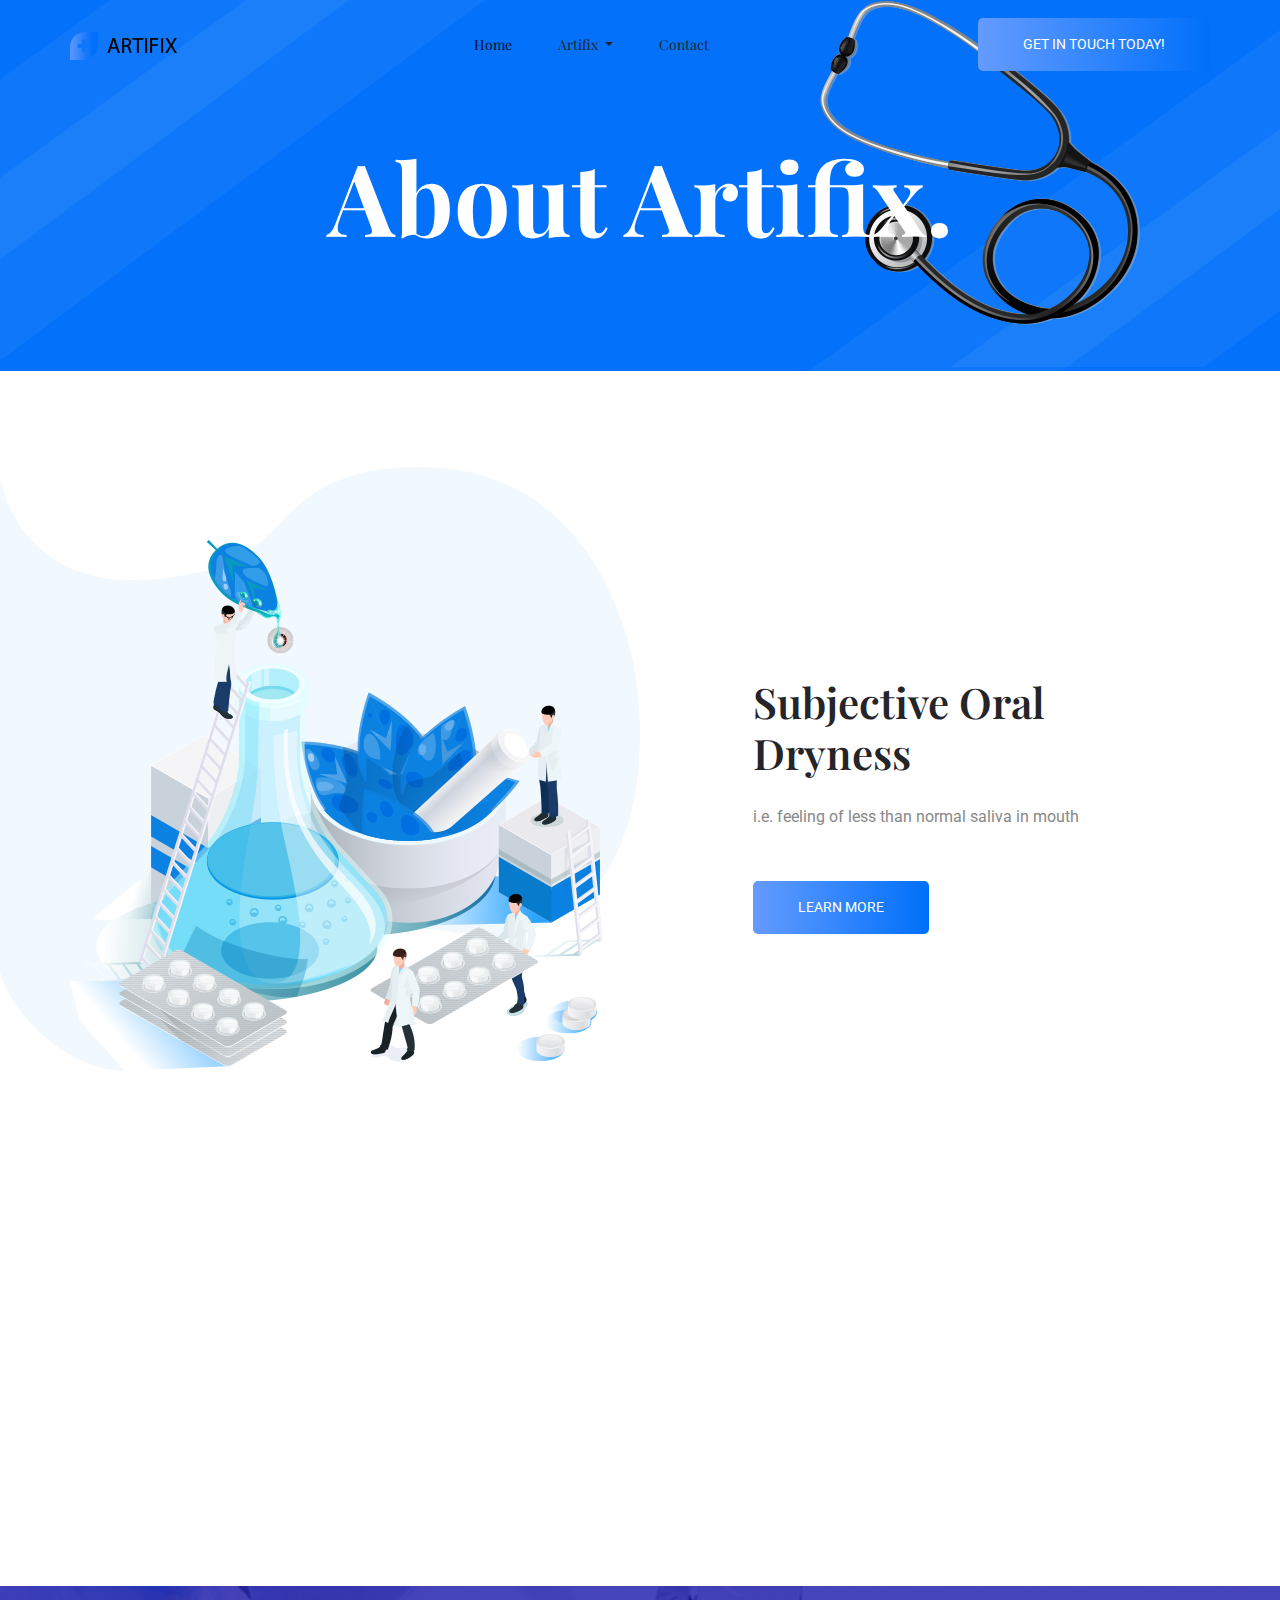
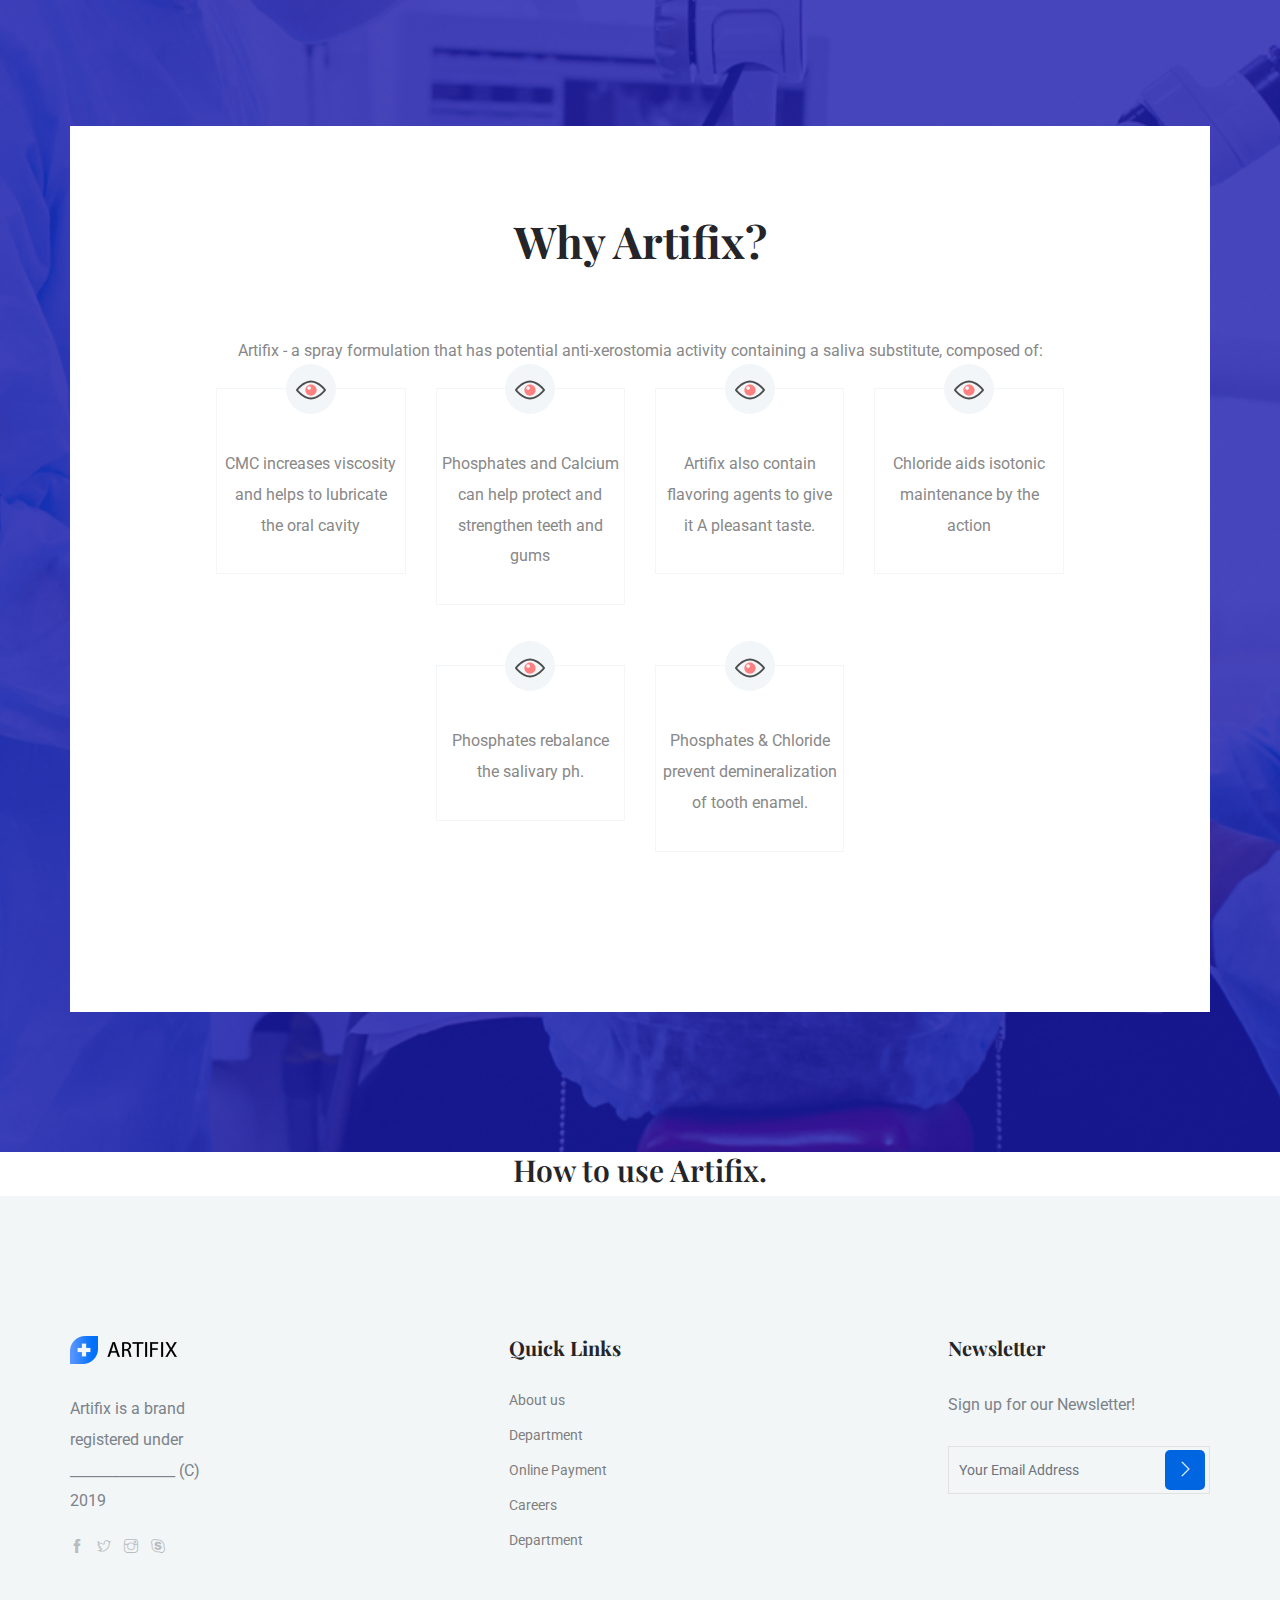
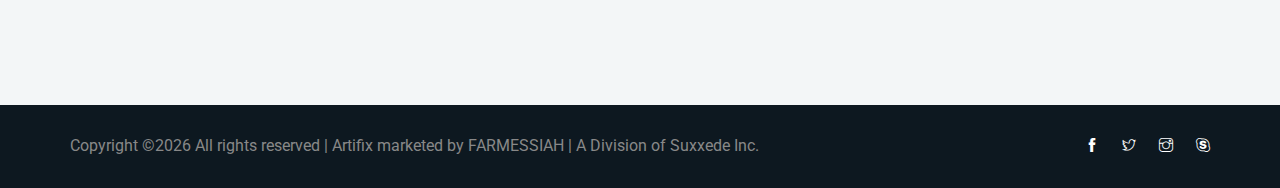
==== about.html @ 4845fc3e "added files" ====
<!doctype html>
<html lang="en">

<head>
    <!-- Required meta tags -->
    <meta charset="utf-8">
    <meta name="viewport" content="width=device-width, initial-scale=1, shrink-to-fit=no">
    <title>medical</title>
    <link rel="icon" href="img/favicon.png">
    <!-- Bootstrap CSS -->
    <link rel="stylesheet" href="css/bootstrap.min.css">
    <!-- animate CSS -->
    <link rel="stylesheet" href="css/animate.css">
    <!-- owl carousel CSS -->
    <link rel="stylesheet" href="css/owl.carousel.min.css">
    <!-- themify CSS -->
    <link rel="stylesheet" href="css/themify-icons.css">
    <!-- flaticon CSS -->
    <link rel="stylesheet" href="css/flaticon.css">
    <!-- magnific popup CSS -->
    <link rel="stylesheet" href="css/magnific-popup.css">
    <!-- nice select CSS -->
    <link rel="stylesheet" href="css/nice-select.css">
    <!-- swiper CSS -->
    <link rel="stylesheet" href="css/slick.css">
    <!-- style CSS -->
    <link rel="stylesheet" href="css/style.css">
</head>

<body>
    <!--::header part start::-->
    <header class="main_menu home_menu">
            <div class="container">
                <div class="row align-items-center">
                    <div class="col-lg-12">
                        <nav class="navbar navbar-expand-lg navbar-light">
                            <a class="navbar-brand" href="index.html"> <img src="img/logo.png" alt="logo"> </a>
                            <button class="navbar-toggler" type="button" data-toggle="collapse"
                                data-target="#navbarSupportedContent" aria-controls="navbarSupportedContent"
                                aria-expanded="false" aria-label="Toggle navigation">
                                <span class="navbar-toggler-icon"></span>
                            </button>
    
                            <div class="collapse navbar-collapse main-menu-item justify-content-center"
                                id="navbarSupportedContent">
                                <ul class="navbar-nav align-items-center">
                                    <li class="nav-item active">
                                        <a class="nav-link" href="index.html">Home</a>
                                    </li>
                                    <li class="nav-item dropdown">
                                        <a class="nav-link dropdown-toggle" href="blog.html" id="navbarDropdown"
                                            role="button" data-toggle="dropdown" aria-haspopup="true" aria-expanded="false">
                                            Artifix
                                        </a>
                                        <div class="dropdown-menu" aria-labelledby="navbarDropdown">
                                            <a class="dropdown-item" href="services.html">What can Artifix do for you?</a>
                                            <a class="dropdown-item" href="#">Living with Xerostomia</a>
                                        </div>
                                    </li>
                                    <li class="nav-item">
                                        <a class="nav-link" href="contact.html">Contact</a>
                                    </li>
                                </ul>
                            </div>
                            <a class="btn_2 d-none d-lg-block" href="#">Get in Touch Today!</a>
                        </nav>
                    </div>
                </div>
            </div>
        </header>
    <!-- Header part end-->

    <!-- breadcrumb start-->
    <section class="breadcrumb_part breadcrumb_bg">
        <div class="container">
            <div class="row">
                <div class="col-lg-12">
                    <div class="breadcrumb_iner">
                        <div class="breadcrumb_iner_item">
                            <h2>About Artifix.</h2>
                        </div>
                    </div>
                </div>
            </div>
        </div>
    </section>
    <!-- breadcrumb start-->

    <!-- about us part start-->
    <section class="about_us single_about_padding">
        <div class="container">
            <div class="row justify-content-between align-items-center">
                <div class="col-md-6 col-lg-6">
                    <div class="about_us_img">
                        <img src="img/top_service.png" alt="">
                    </div>
                </div>
                <div class="col-md-6 col-lg-5">
                    <div class="about_us_text">
                        <h2>Subjective Oral Dryness</h2>
                        <p>i.e. feeling of less than normal saliva in mouth</p>
                        <a class="btn_2 " href="#">learn more</a>
                    </div>
                </div>
            </div>
        </div>
    </section>
    <!-- about us part end-->

    <!-- clinical signs part start-->
    <section class="our_depertment section_padding">
        <div class="container">
            <div class="row justify-content-center text-center">
                <div class="col-xl-12">
                    <div class="depertment_content">
                        <div class="row justify-content-center">
                            <div class="col-sm-9">
                                <h2>Why Artifix?</h2>
                                <p>Artifix - a spray formulation that has potential anti-xerostomia activity 
                                    containing a saliva substitute, composed of:</p>
                                <br/>
                                <div class="row justify-content-center">
                                    <div class="col-sm-3">
                                        <div class="single_our_depertment">
                                            <span class="our_depertment_icon"><img src="img/icon/feature_2.svg"
                                                    alt=""></span>
                                            <p>CMC increases viscosity and helps to lubricate the oral cavity</p>
                                        </div>
                                    </div>
                                    <div class="col-sm-3">
                                        <div class="single_our_depertment">
                                            <span class="our_depertment_icon"><img src="img/icon/feature_2.svg"
                                                    alt=""></span>
                                            <p>Phosphates and Calcium can help protect and strengthen teeth and gums</p>
                                        </div>
                                    </div>
                                   <div class="col-sm-3">
                                            <div class="single_our_depertment">
                                                <span class="our_depertment_icon"><img src="img/icon/feature_2.svg"
                                                        alt=""></span>
                                                <p>Artifix also contain flavoring agents to give it A pleasant taste.</p>
                                            </div>
                                    </div>
                                    <div class="col-sm-3">
                                            <div class="single_our_depertment">
                                                <span class="our_depertment_icon"><img src="img/icon/feature_2.svg"
                                                        alt=""></span>
                                                <p>Chloride aids isotonic maintenance by the action</p>
                                            </div>
                                    </div>
                                    <div class="col-sm-3">
                                            <div class="single_our_depertment">
                                                <span class="our_depertment_icon"><img src="img/icon/feature_2.svg"
                                                        alt=""></span>
                                                <p>Phosphates rebalance the salivary ph.</p>
                                            </div>
                                    </div>
                                    <div class="col-sm-3">
                                            <div class="single_our_depertment">
                                                <span class="our_depertment_icon"><img src="img/icon/feature_2.svg"
                                                        alt=""></span>
                                                <p>Phosphates & Chloride prevent demineralization of tooth enamel.</p>
                                            </div>
                                    </div>
                                </div>
                            </div>
                        </div>
                    </div>
                </div>
            </div>
        </div>
    </section>
    <!-- our depertment part end-->

    <!--how to use start-->
    <section>
        <div class="container">
            <div class="row justify-content-center text-center">
                <div class="col-xl-12">
                    <div class="depertment_content">
                        <div class="row justify-content-center">
                            <div class="col-sm-9">
                                <h2>How to use Artifix.</h2>
                            </div>
                        </div>
                    </div>
                </div>
            </div>
        </div>
    </section>
    <!--how to use end-->

    <!-- footer part start-->
  <footer class="footer-area">
        <div class="footer section_padding">
            <div class="container">
                <div class="row justify-content-between">
                    <div class="col-xl-2 col-md-4 col-sm-6 single-footer-widget">
                        <a href="#" class="footer_logo"> <img src="img/logo.png" alt="#"> </a>
                        <p>Artifix is a brand registered under _______________ (C) 2019</p>
                        <div class="social_logo">
                            <a href="#"><i class="ti-facebook"></i></a>
                            <a href="#"> <i class="ti-twitter"></i> </a>
                            <a href="#"><i class="ti-instagram"></i></a>
                            <a href="#"><i class="ti-skype"></i></a>
                        </div>
                    </div>
                    <div class="col-xl-2 col-sm-6 col-md-4 single-footer-widget">
                        <h4>Quick Links</h4>
                        <ul>
                            <li><a href="#">About us</a></li>
                            <li><a href="#">Department</a></li>
                            <li><a href="#">Online Payment</a></li>
                            <li><a href="#">Careers</a></li>
                            <li><a href="#">Department</a></li>
                        </ul>
                    </div>

                    <div class="col-xl-3 col-sm-6 col-md-6 single-footer-widget">
                        <h4>Newsletter</h4>
                        <p>Sign up for our Newsletter!</p>
                        <div class="form-wrap" id="mc_embed_signup">
                            <form target="_blank"
                                action="https://spondonit.us12.list-manage.com/subscribe/post?u=1462626880ade1ac87bd9c93a&amp;id=92a4423d01"
                                method="get" class="form-inline">
                                <input class="form-control" name="EMAIL" placeholder="Your Email Address"
                                    onfocus="this.placeholder = ''" onblur="this.placeholder = 'Your Email Address '"
                                    required="" type="email">
                                <button class="click-btn btn btn-default text-uppercase"> <i class="ti-angle-right"></i>
                                </button>
                                <div style="position: absolute; left: -5000px;">
                                    <input name="b_36c4fd991d266f23781ded980_aefe40901a" tabindex="-1" value=""
                                        type="text">
                                </div>

                                <div class="info"></div>
                            </form>
                        </div>
                    </div>
                </div>
            </div>
        </div>

        <div class="copyright_part">
            <div class="container">
                <div class="row align-items-center">
                    <p class="footer-text m-0 col-lg-8 col-md-12">
Copyright &copy;<script>document.write(new Date().getFullYear());</script> All rights reserved | Artifix marketed by FARMESSIAH | A Division of Suxxede Inc.</a>
</p>
                    <div class="col-lg-4 col-md-12 text-center text-lg-right footer-social">
                        <a href="#"><i class="ti-facebook"></i></a>
                        <a href="#"> <i class="ti-twitter"></i> </a>
                        <a href="#"><i class="ti-instagram"></i></a>
                        <a href="#"><i class="ti-skype"></i></a>
                    </div>
                </div>
            </div>
        </div>
    </footer>
    <!-- footer part end-->

    <!-- jquery plugins here-->

    <script src="js/jquery-1.12.1.min.js"></script>
    <!-- popper js -->
    <script src="js/popper.min.js"></script>
    <!-- bootstrap js -->
    <script src="js/bootstrap.min.js"></script>
    <!-- owl carousel js -->
    <script src="js/owl.carousel.min.js"></script>
    <script src="js/jquery.nice-select.min.js"></script>
    <!-- contact js -->
    <script src="js/jquery.ajaxchimp.min.js"></script>
    <script src="js/jquery.form.js"></script>
    <script src="js/jquery.validate.min.js"></script>
    <script src="js/mail-script.js"></script>
    <script src="js/contact.js"></script>
    <!-- custom js -->
    <script src="js/custom.js"></script>
</body>

</html>
---- css/themify-icons.css ----
@font-face {
	font-family: 'themify';
	src:url('../fonts/themify.eot?-fvbane');
	src:url('../fonts/themify.eot?#iefix-fvbane') format('embedded-opentype'),
		url('../fonts/themify.woff?-fvbane') format('woff'),
		url('../fonts/themify.ttf?-fvbane') format('truetype'),
		url('../fonts/themify.svg?-fvbane#themify') format('svg');
	font-weight: normal;
	font-style: normal;
}

[class^="ti-"], [class*=" ti-"] {
	font-family: 'themify';
	speak: none;
	font-style: normal;
	font-weight: normal;
	font-variant: normal;
	text-transform: none;
	line-height: 1;

	/* Better Font Rendering =========== */
	-webkit-font-smoothing: antialiased;
	-moz-osx-font-smoothing: grayscale;
}

.ti-wand:before {
	content: "\e600";
}
.ti-volume:before {
	content: "\e601";
}
.ti-user:before {
	content: "\e602";
}
.ti-unlock:before {
	content: "\e603";
}
.ti-unlink:before {
	content: "\e604";
}
.ti-trash:before {
	content: "\e605";
}
.ti-thought:before {
	content: "\e606";
}
.ti-target:before {
	content: "\e607";
}
.ti-tag:before {
	content: "\e608";
}
.ti-tablet:before {
	content: "\e609";
}
.ti-star:before {
	content: "\e60a";
}
.ti-spray:before {
	content: "\e60b";
}
.ti-signal:before {
	content: "\e60c";
}
.ti-shopping-cart:before {
	content: "\e60d";
}
.ti-shopping-cart-full:before {
	content: "\e60e";
}
.ti-settings:before {
	content: "\e60f";
}
.ti-search:before {
	content: "\e610";
}
.ti-zoom-in:before {
	content: "\e611";
}
.ti-zoom-out:before {
	content: "\e612";
}
.ti-cut:before {
	content: "\e613";
}
.ti-ruler:before {
	content: "\e614";
}
.ti-ruler-pencil:before {
	content: "\e615";
}
.ti-ruler-alt:before {
	content: "\e616";
}
.ti-bookmark:before {
	content: "\e617";
}
.ti-bookmark-alt:before {
	content: "\e618";
}
.ti-reload:before {
	content: "\e619";
}
.ti-plus:before {
	content: "\e61a";
}
.ti-pin:before {
	content: "\e61b";
}
.ti-pencil:before {
	content: "\e61c";
}
.ti-pencil-alt:before {
	content: "\e61d";
}
.ti-paint-roller:before {
	content: "\e61e";
}
.ti-paint-bucket:before {
	content: "\e61f";
}
.ti-na:before {
	content: "\e620";
}
.ti-mobile:before {
	content: "\e621";
}
.ti-minus:before {
	content: "\e622";
}
.ti-medall:before {
	content: "\e623";
}
.ti-medall-alt:before {
	content: "\e624";
}
.ti-marker:before {
	content: "\e625";
}
.ti-marker-alt:before {
	content: "\e626";
}
.ti-arrow-up:before {
	content: "\e627";
}
.ti-arrow-right:before {
	content: "\e628";
}
.ti-arrow-left:before {
	content: "\e629";
}
.ti-arrow-down:before {
	content: "\e62a";
}
.ti-lock:before {
	content: "\e62b";
}
.ti-location-arrow:before {
	content: "\e62c";
}
.ti-link:before {
	content: "\e62d";
}
.ti-layout:before {
	content: "\e62e";
}
.ti-layers:before {
	content: "\e62f";
}
.ti-layers-alt:before {
	content: "\e630";
}
.ti-key:before {
	content: "\e631";
}
.ti-import:before {
	content: "\e632";
}
.ti-image:before {
	content: "\e633";
}
.ti-heart:before {
	content: "\e634";
}
.ti-heart-broken:before {
	content: "\e635";
}
.ti-hand-stop:before {
	content: "\e636";
}
.ti-hand-open:before {
	content: "\e637";
}
.ti-hand-drag:before {
	content: "\e638";
}
.ti-folder:before {
	content: "\e639";
}
.ti-flag:before {
	content: "\e63a";
}
.ti-flag-alt:before {
	content: "\e63b";
}
.ti-flag-alt-2:before {
	content: "\e63c";
}
.ti-eye:before {
	content: "\e63d";
}
.ti-export:before {
	content: "\e63e";
}
.ti-exchange-vertical:before {
	content: "\e63f";
}
.ti-desktop:before {
	content: "\e640";
}
.ti-cup:before {
	content: "\e641";
}
.ti-crown:before {
	content: "\e642";
}
.ti-comments:before {
	content: "\e643";
}
.ti-comment:before {
	content: "\e644";
}
.ti-comment-alt:before {
	content: "\e645";
}
.ti-close:before {
	content: "\e646";
}
.ti-clip:before {
	content: "\e647";
}
.ti-angle-up:before {
	content: "\e648";
}
.ti-angle-right:before {
	content: "\e649";
}
.ti-angle-left:before {
	content: "\e64a";
}
.ti-angle-down:before {
	content: "\e64b";
}
.ti-check:before {
	content: "\e64c";
}
.ti-check-box:before {
	content: "\e64d";
}
.ti-camera:before {
	content: "\e64e";
}
.ti-announcement:before {
	content: "\e64f";
}
.ti-brush:before {
	content: "\e650";
}
.ti-briefcase:before {
	content: "\e651";
}
.ti-bolt:before {
	content: "\e652";
}
.ti-bolt-alt:before {
	content: "\e653";
}
.ti-blackboard:before {
	content: "\e654";
}
.ti-bag:before {
	content: "\e655";
}
.ti-move:before {
	content: "\e656";
}
.ti-arrows-vertical:before {
	content: "\e657";
}
.ti-arrows-horizontal:before {
	content: "\e658";
}
.ti-fullscreen:before {
	content: "\e659";
}
.ti-arrow-top-right:before {
	content: "\e65a";
}
.ti-arrow-top-left:before {
	content: "\e65b";
}
.ti-arrow-circle-up:before {
	content: "\e65c";
}
.ti-arrow-circle-right:before {
	content: "\e65d";
}
.ti-arrow-circle-left:before {
	content: "\e65e";
}
.ti-arrow-circle-down:before {
	content: "\e65f";
}
.ti-angle-double-up:before {
	content: "\e660";
}
.ti-angle-double-right:before {
	content: "\e661";
}
.ti-angle-double-left:before {
	content: "\e662";
}
.ti-angle-double-down:before {
	content: "\e663";
}
.ti-zip:before {
	content: "\e664";
}
.ti-world:before {
	content: "\e665";
}
.ti-wheelchair:before {
	content: "\e666";
}
.ti-view-list:before {
	content: "\e667";
}
.ti-view-list-alt:before {
	content: "\e668";
}
.ti-view-grid:before {
	content: "\e669";
}
.ti-uppercase:before {
	content: "\e66a";
}
.ti-upload:before {
	content: "\e66b";
}
.ti-underline:before {
	content: "\e66c";
}
.ti-truck:before {
	content: "\e66d";
}
.ti-timer:before {
	content: "\e66e";
}
.ti-ticket:before {
	content: "\e66f";
}
.ti-thumb-up:before {
	content: "\e670";
}
.ti-thumb-down:before {
	content: "\e671";
}
.ti-text:before {
	content: "\e672";
}
.ti-stats-up:before {
	content: "\e673";
}
.ti-stats-down:before {
	content: "\e674";
}
.ti-split-v:before {
	content: "\e675";
}
.ti-split-h:before {
	content: "\e676";
}
.ti-smallcap:before {
	content: "\e677";
}
.ti-shine:before {
	content: "\e678";
}
.ti-shift-right:before {
	content: "\e679";
}
.ti-shift-left:before {
	content: "\e67a";
}
.ti-shield:before {
	content: "\e67b";
}
.ti-notepad:before {
	content: "\e67c";
}
.ti-server:before {
	content: "\e67d";
}
.ti-quote-right:before {
	content: "\e67e";
}
.ti-quote-left:before {
	content: "\e67f";
}
.ti-pulse:before {
	content: "\e680";
}
.ti-printer:before {
	content: "\e681";
}
.ti-power-off:before {
	content: "\e682";
}
.ti-plug:before {
	content: "\e683";
}
.ti-pie-chart:before {
	content: "\e684";
}
.ti-paragraph:before {
	content: "\e685";
}
.ti-panel:before {
	content: "\e686";
}
.ti-package:before {
	content: "\e687";
}
.ti-music:before {
	content: "\e688";
}
.ti-music-alt:before {
	content: "\e689";
}
.ti-mouse:before {
	content: "\e68a";
}
.ti-mouse-alt:before {
	content: "\e68b";
}
.ti-money:before {
	content: "\e68c";
}
.ti-microphone:before {
	content: "\e68d";
}
.ti-menu:before {
	content: "\e68e";
}
.ti-menu-alt:before {
	content: "\e68f";
}
.ti-map:before {
	content: "\e690";
}
.ti-map-alt:before {
	content: "\e691";
}
.ti-loop:before {
	content: "\e692";
}
.ti-location-pin:before {
	content: "\e693";
}
.ti-list:before {
	content: "\e694";
}
.ti-light-bulb:before {
	content: "\e695";
}
.ti-Italic:before {
	content: "\e696";
}
.ti-info:before {
	content: "\e697";
}
.ti-infinite:before {
	content: "\e698";
}
.ti-id-badge:before {
	content: "\e699";
}
.ti-hummer:before {
	content: "\e69a";
}
.ti-home:before {
	content: "\e69b";
}
.ti-help:before {
	content: "\e69c";
}
.ti-headphone:before {
	content: "\e69d";
}
.ti-harddrives:before {
	content: "\e69e";
}
.ti-harddrive:before {
	content: "\e69f";
}
.ti-gift:before {
	content: "\e6a0";
}
.ti-game:before {
	content: "\e6a1";
}
.ti-filter:before {
	content: "\e6a2";
}
.ti-files:before {
	content: "\e6a3";
}
.ti-file:before {
	content: "\e6a4";
}
.ti-eraser:before {
	content: "\e6a5";
}
.ti-envelope:before {
	content: "\e6a6";
}
.ti-download:before {
	content: "\e6a7";
}
.ti-direction:before {
	content: "\e6a8";
}
.ti-direction-alt:before {
	content: "\e6a9";
}
.ti-dashboard:before {
	content: "\e6aa";
}
.ti-control-stop:before {
	content: "\e6ab";
}
.ti-control-shuffle:before {
	content: "\e6ac";
}
.ti-control-play:before {
	content: "\e6ad";
}
.ti-control-pause:before {
	content: "\e6ae";
}
.ti-control-forward:before {
	content: "\e6af";
}
.ti-control-backward:before {
	content: "\e6b0";
}
.ti-cloud:before {
	content: "\e6b1";
}
.ti-cloud-up:before {
	content: "\e6b2";
}
.ti-cloud-down:before {
	content: "\e6b3";
}
.ti-clipboard:before {
	content: "\e6b4";
}
.ti-car:before {
	content: "\e6b5";
}
.ti-calendar:before {
	content: "\e6b6";
}
.ti-book:before {
	content: "\e6b7";
}
.ti-bell:before {
	content: "\e6b8";
}
.ti-basketball:before {
	content: "\e6b9";
}
.ti-bar-chart:before {
	content: "\e6ba";
}
.ti-bar-chart-alt:before {
	content: "\e6bb";
}
.ti-back-right:before {
	content: "\e6bc";
}
.ti-back-left:before {
	content: "\e6bd";
}
.ti-arrows-corner:before {
	content: "\e6be";
}
.ti-archive:before {
	content: "\e6bf";
}
.ti-anchor:before {
	content: "\e6c0";
}
.ti-align-right:before {
	content: "\e6c1";
}
.ti-align-left:before {
	content: "\e6c2";
}
.ti-align-justify:before {
	content: "\e6c3";
}
.ti-align-center:before {
	content: "\e6c4";
}
.ti-alert:before {
	content: "\e6c5";
}
.ti-alarm-clock:before {
	content: "\e6c6";
}
.ti-agenda:before {
	content: "\e6c7";
}
.ti-write:before {
	content: "\e6c8";
}
.ti-window:before {
	content: "\e6c9";
}
.ti-widgetized:before {
	content: "\e6ca";
}
.ti-widget:before {
	content: "\e6cb";
}
.ti-widget-alt:before {
	content: "\e6cc";
}
.ti-wallet:before {
	content: "\e6cd";
}
.ti-video-clapper:before {
	content: "\e6ce";
}
.ti-video-camera:before {
	content: "\e6cf";
}
.ti-vector:before {
	content: "\e6d0";
}
.ti-themify-logo:before {
	content: "\e6d1";
}
.ti-themify-favicon:before {
	content: "\e6d2";
}
.ti-themify-favicon-alt:before {
	content: "\e6d3";
}
.ti-support:before {
	content: "\e6d4";
}
.ti-stamp:before {
	content: "\e6d5";
}
.ti-split-v-alt:before {
	content: "\e6d6";
}
.ti-slice:before {
	content: "\e6d7";
}
.ti-shortcode:before {
	content: "\e6d8";
}
.ti-shift-right-alt:before {
	content: "\e6d9";
}
.ti-shift-left-alt:before {
	content: "\e6da";
}
.ti-ruler-alt-2:before {
	content: "\e6db";
}
.ti-receipt:before {
	content: "\e6dc";
}
.ti-pin2:before {
	content: "\e6dd";
}
.ti-pin-alt:before {
	content: "\e6de";
}
.ti-pencil-alt2:before {
	content: "\e6df";
}
.ti-palette:before {
	content: "\e6e0";
}
.ti-more:before {
	content: "\e6e1";
}
.ti-more-alt:before {
	content: "\e6e2";
}
.ti-microphone-alt:before {
	content: "\e6e3";
}
.ti-magnet:before {
	content: "\e6e4";
}
.ti-line-double:before {
	content: "\e6e5";
}
.ti-line-dotted:before {
	content: "\e6e6";
}
.ti-line-dashed:before {
	content: "\e6e7";
}
.ti-layout-width-full:before {
	content: "\e6e8";
}
.ti-layout-width-default:before {
	content: "\e6e9";
}
.ti-layout-width-default-alt:before {
	content: "\e6ea";
}
.ti-layout-tab:before {
	content: "\e6eb";
}
.ti-layout-tab-window:before {
	content: "\e6ec";
}
.ti-layout-tab-v:before {
	content: "\e6ed";
}
.ti-layout-tab-min:before {
	content: "\e6ee";
}
.ti-layout-slider:before {
	content: "\e6ef";
}
.ti-layout-slider-alt:before {
	content: "\e6f0";
}
.ti-layout-sidebar-right:before {
	content: "\e6f1";
}
.ti-layout-sidebar-none:before {
	content: "\e6f2";
}
.ti-layout-sidebar-left:before {
	content: "\e6f3";
}
.ti-layout-placeholder:before {
	content: "\e6f4";
}
.ti-layout-menu:before {
	content: "\e6f5";
}
.ti-layout-menu-v:before {
	content: "\e6f6";
}
.ti-layout-menu-separated:before {
	content: "\e6f7";
}
.ti-layout-menu-full:before {
	content: "\e6f8";
}
.ti-layout-media-right-alt:before {
	content: "\e6f9";
}
.ti-layout-media-right:before {
	content: "\e6fa";
}
.ti-layout-media-overlay:before {
	content: "\e6fb";
}
.ti-layout-media-overlay-alt:before {
	content: "\e6fc";
}
.ti-layout-media-overlay-alt-2:before {
	content: "\e6fd";
}
.ti-layout-media-left-alt:before {
	content: "\e6fe";
}
.ti-layout-media-left:before {
	content: "\e6ff";
}
.ti-layout-media-center-alt:before {
	content: "\e700";
}
.ti-layout-media-center:before {
	content: "\e701";
}
.ti-layout-list-thumb:before {
	content: "\e702";
}
.ti-layout-list-thumb-alt:before {
	content: "\e703";
}
.ti-layout-list-post:before {
	content: "\e704";
}
.ti-layout-list-large-image:before {
	content: "\e705";
}
.ti-layout-line-solid:before {
	content: "\e706";
}
.ti-layout-grid4:before {
	content: "\e707";
}
.ti-layout-grid3:before {
	content: "\e708";
}
.ti-layout-grid2:before {
	content: "\e709";
}
.ti-layout-grid2-thumb:before {
	content: "\e70a";
}
.ti-layout-cta-right:before {
	content: "\e70b";
}
.ti-layout-cta-left:before {
	content: "\e70c";
}
.ti-layout-cta-center:before {
	content: "\e70d";
}
.ti-layout-cta-btn-right:before {
	content: "\e70e";
}
.ti-layout-cta-btn-left:before {
	content: "\e70f";
}
.ti-layout-column4:before {
	content: "\e710";
}
.ti-layout-column3:before {
	content: "\e711";
}
.ti-layout-column2:before {
	content: "\e712";
}
.ti-layout-accordion-separated:before {
	content: "\e713";
}
.ti-layout-accordion-merged:before {
	content: "\e714";
}
.ti-layout-accordion-list:before {
	content: "\e715";
}
.ti-ink-pen:before {
	content: "\e716";
}
.ti-info-alt:before {
	content: "\e717";
}
.ti-help-alt:before {
	content: "\e718";
}
.ti-headphone-alt:before {
	content: "\e719";
}
.ti-hand-point-up:before {
	content: "\e71a";
}
.ti-hand-point-right:before {
	content: "\e71b";
}
.ti-hand-point-left:before {
	content: "\e71c";
}
.ti-hand-point-down:before {
	content: "\e71d";
}
.ti-gallery:before {
	content: "\e71e";
}
.ti-face-smile:before {
	content: "\e71f";
}
.ti-face-sad:before {
	content: "\e720";
}
.ti-credit-card:before {
	content: "\e721";
}
.ti-control-skip-forward:before {
	content: "\e722";
}
.ti-control-skip-backward:before {
	content: "\e723";
}
.ti-control-record:before {
	content: "\e724";
}
.ti-control-eject:before {
	content: "\e725";
}
.ti-comments-smiley:before {
	content: "\e726";
}
.ti-brush-alt:before {
	content: "\e727";
}
.ti-youtube:before {
	content: "\e728";
}
.ti-vimeo:before {
	content: "\e729";
}
.ti-twitter:before {
	content: "\e72a";
}
.ti-time:before {
	content: "\e72b";
}
.ti-tumblr:before {
	content: "\e72c";
}
.ti-skype:before {
	content: "\e72d";
}
.ti-share:before {
	content: "\e72e";
}
.ti-share-alt:before {
	content: "\e72f";
}
.ti-rocket:before {
	content: "\e730";
}
.ti-pinterest:before {
	content: "\e731";
}
.ti-new-window:before {
	content: "\e732";
}
.ti-microsoft:before {
	content: "\e733";
}
.ti-list-ol:before {
	content: "\e734";
}
.ti-linkedin:before {
	content: "\e735";
}
.ti-layout-sidebar-2:before {
	content: "\e736";
}
.ti-layout-grid4-alt:before {
	content: "\e737";
}
.ti-layout-grid3-alt:before {
	content: "\e738";
}
.ti-layout-grid2-alt:before {
	content: "\e739";
}
.ti-layout-column4-alt:before {
	content: "\e73a";
}
.ti-layout-column3-alt:before {
	content: "\e73b";
}
.ti-layout-column2-alt:before {
	content: "\e73c";
}
.ti-instagram:before {
	content: "\e73d";
}
.ti-google:before {
	content: "\e73e";
}
.ti-github:before {
	content: "\e73f";
}
.ti-flickr:before {
	content: "\e740";
}
.ti-facebook:before {
	content: "\e741";
}
.ti-dropbox:before {
	content: "\e742";
}
.ti-dribbble:before {
	content: "\e743";
}
.ti-apple:before {
	content: "\e744";
}
.ti-android:before {
	content: "\e745";
}
.ti-save:before {
	content: "\e746";
}
.ti-save-alt:before {
	content: "\e747";
}
.ti-yahoo:before {
	content: "\e748";
}
.ti-wordpress:before {
	content: "\e749";
}
.ti-vimeo-alt:before {
	content: "\e74a";
}
.ti-twitter-alt:before {
	content: "\e74b";
}
.ti-tumblr-alt:before {
	content: "\e74c";
}
.ti-trello:before {
	content: "\e74d";
}
.ti-stack-overflow:before {
	content: "\e74e";
}
.ti-soundcloud:before {
	content: "\e74f";
}
.ti-sharethis:before {
	content: "\e750";
}
.ti-sharethis-alt:before {
	content: "\e751";
}
.ti-reddit:before {
	content: "\e752";
}
.ti-pinterest-alt:before {
	content: "\e753";
}
.ti-microsoft-alt:before {
	content: "\e754";
}
.ti-linux:before {
	content: "\e755";
}
.ti-jsfiddle:before {
	content: "\e756";
}
.ti-joomla:before {
	content: "\e757";
}
.ti-html5:before {
	content: "\e758";
}
.ti-flickr-alt:before {
	content: "\e759";
}
.ti-email:before {
	content: "\e75a";
}
.ti-drupal:before {
	content: "\e75b";
}
.ti-dropbox-alt:before {
	content: "\e75c";
}
.ti-css3:before {
	content: "\e75d";
}
.ti-rss:before {
	content: "\e75e";
}
.ti-rss-alt:before {
	content: "\e75f";
}
---- css/flaticon.css ----
/*
  	Flaticon icon font: Flaticon
  	Creation date: 09/04/2019 10:10
  	*/

@font-face {
  font-family: "Flaticon";
  src: url("../fonts/Flaticon.eot");
  src: url("../fonts/Flaticon.eot?#iefix") format("embedded-opentype"),
       url("../fonts/Flaticon.woff2") format("woff2"),
       url("../fonts/Flaticon.woff") format("woff"),
       url("../fonts/Flaticon.ttf") format("truetype"),
       url("../fonts/Flaticon.svg#Flaticon") format("svg");
  font-weight: normal;
  font-style: normal;
}

@media screen and (-webkit-min-device-pixel-ratio:0) {
  @font-face {
    font-family: "Flaticon";
    src: url("./Flaticon.svg#Flaticon") format("svg");
  }
}

[class^="flaticon-"]:before, [class*=" flaticon-"]:before,
[class^="flaticon-"]:after, [class*=" flaticon-"]:after {   
  font-family: Flaticon;
        font-size: 30px;
       font-style: normal;
       color: #fff;
}

.flaticon-growth:before { content: "\f100"; }
.flaticon-wallet:before { content: "\f101"; }
---- css/nice-select.css ----
.nice-select {
  -webkit-tap-highlight-color: transparent;
  background-color: #fff;
  border-radius: 5px;
  border: solid 1px #e8e8e8;
  box-sizing: border-box;
  clear: both;
  cursor: pointer;
  display: block;
  float: left;
  font-family: inherit;
  font-size: 14px;
  font-weight: normal;
  height: 42px;
  line-height: 40px;
  outline: none;
  padding-left: 18px;
  padding-right: 30px;
  position: relative;
  text-align: left !important;
  -webkit-transition: all 0.2s ease-in-out;
  transition: all 0.2s ease-in-out;
  -webkit-user-select: none;
     -moz-user-select: none;
      -ms-user-select: none;
          user-select: none;
  white-space: nowrap;
  width: auto; }
  .nice-select:hover {
    border-color: #dbdbdb; }
  .nice-select:active, .nice-select.open, .nice-select:focus {
    border-color: #999; }
  .nice-select:after {
    border-bottom: 2px solid #999;
    border-right: 2px solid #999;
    content: '';
    display: block;
    height: 10px;
    margin-top: -4px;
    pointer-events: none;
    position: absolute;
    right: 12px;
    top: 50%;
    -webkit-transform-origin: 66% 66%;
        -ms-transform-origin: 66% 66%;
            transform-origin: 66% 66%;
    -webkit-transform: rotate(45deg);
        -ms-transform: rotate(45deg);
            transform: rotate(45deg);
    -webkit-transition: all 0.15s ease-in-out;
    transition: all 0.15s ease-in-out;
    width: 10px; }
  .nice-select.open:after {
    -webkit-transform: rotate(-135deg);
        -ms-transform: rotate(-135deg);
            transform: rotate(-135deg); }
  .nice-select.open .list {
    opacity: 1;
    pointer-events: auto;
    -webkit-transform: scale(1) translateY(0);
        -ms-transform: scale(1) translateY(0);
            transform: scale(1) translateY(0); }
  .nice-select.disabled {
    border-color: #ededed;
    color: #999;
    pointer-events: none; }
    .nice-select.disabled:after {
      border-color: #cccccc; }
  .nice-select.wide {
    width: 100%; }
    .nice-select.wide .list {
      left: 0 !important;
      right: 0 !important; }
  .nice-select.right {
    float: right; }
    .nice-select.right .list {
      left: auto;
      right: 0; }
  .nice-select.small {
    font-size: 12px;
    height: 36px;
    line-height: 34px; }
    .nice-select.small:after {
      height: 4px;
      width: 4px; }
    .nice-select.small .option {
      line-height: 34px;
      min-height: 34px; }
  .nice-select .list {
    background-color: #fff;
    border-radius: 5px;
    box-shadow: 0 0 0 1px rgba(68, 68, 68, 0.11);
    box-sizing: border-box;
    margin-top: 4px;
    opacity: 0;
    overflow: hidden;
    padding: 0;
    pointer-events: none;
    position: absolute;
    top: 100%;
    left: 0;
    -webkit-transform-origin: 50% 0;
        -ms-transform-origin: 50% 0;
            transform-origin: 50% 0;
    -webkit-transform: scale(0.75) translateY(-21px);
        -ms-transform: scale(0.75) translateY(-21px);
            transform: scale(0.75) translateY(-21px);
    -webkit-transition: all 0.2s cubic-bezier(0.5, 0, 0, 1.25), opacity 0.15s ease-out;
    transition: all 0.2s cubic-bezier(0.5, 0, 0, 1.25), opacity 0.15s ease-out;
    z-index: 9; }
    .nice-select .list:hover .option:not(:hover) {
      background-color: transparent !important; }
  .nice-select .option {
    cursor: pointer;
    font-weight: 400;
    line-height: 40px;
    list-style: none;
    min-height: 40px;
    outline: none;
    padding-left: 18px;
    padding-right: 29px;
    text-align: left;
    -webkit-transition: all 0.2s;
    transition: all 0.2s; }
    .nice-select .option:hover, .nice-select .option.focus, .nice-select .option.selected.focus {
      background-color: #f6f6f6; }
    .nice-select .option.selected {
      font-weight: bold; }
    .nice-select .option.disabled {
      background-color: transparent;
      color: #999;
      cursor: default; }

.no-csspointerevents .nice-select .list {
  display: none; }

.no-csspointerevents .nice-select.open .list {
  display: block; }
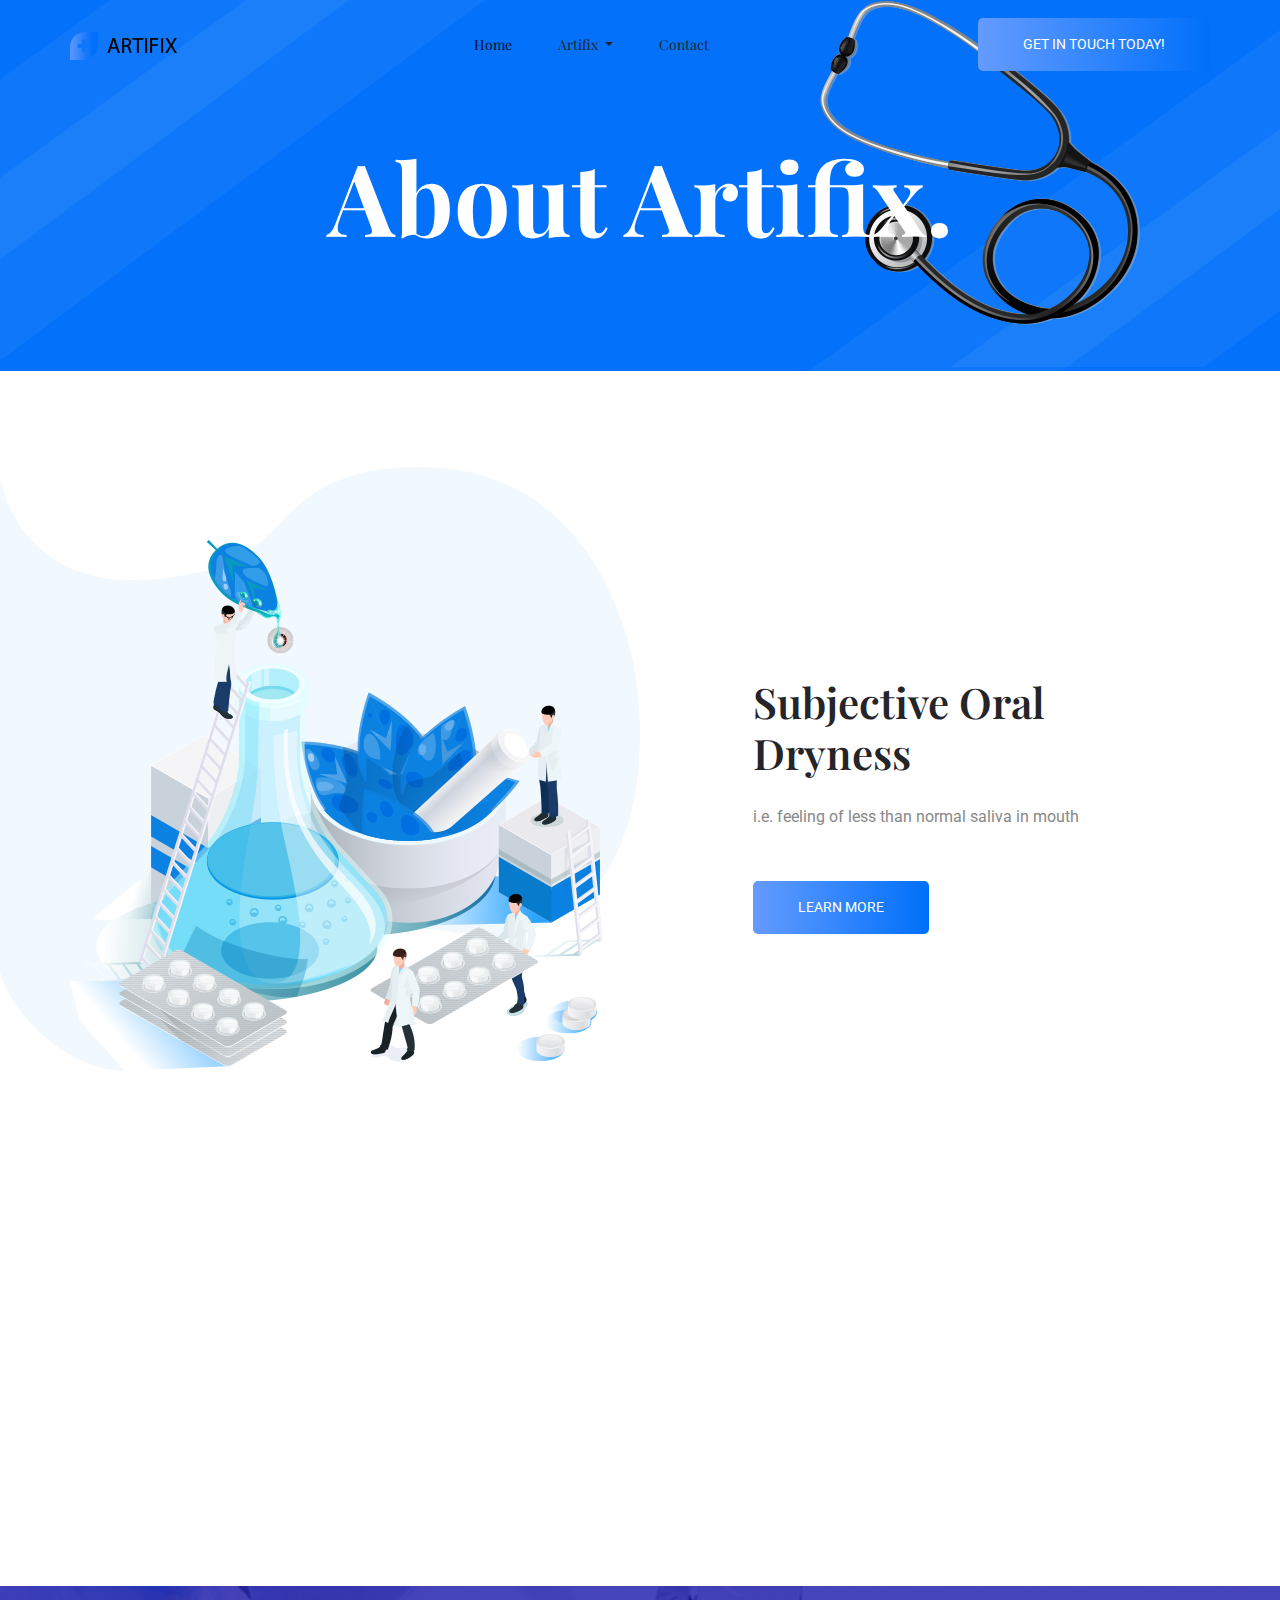
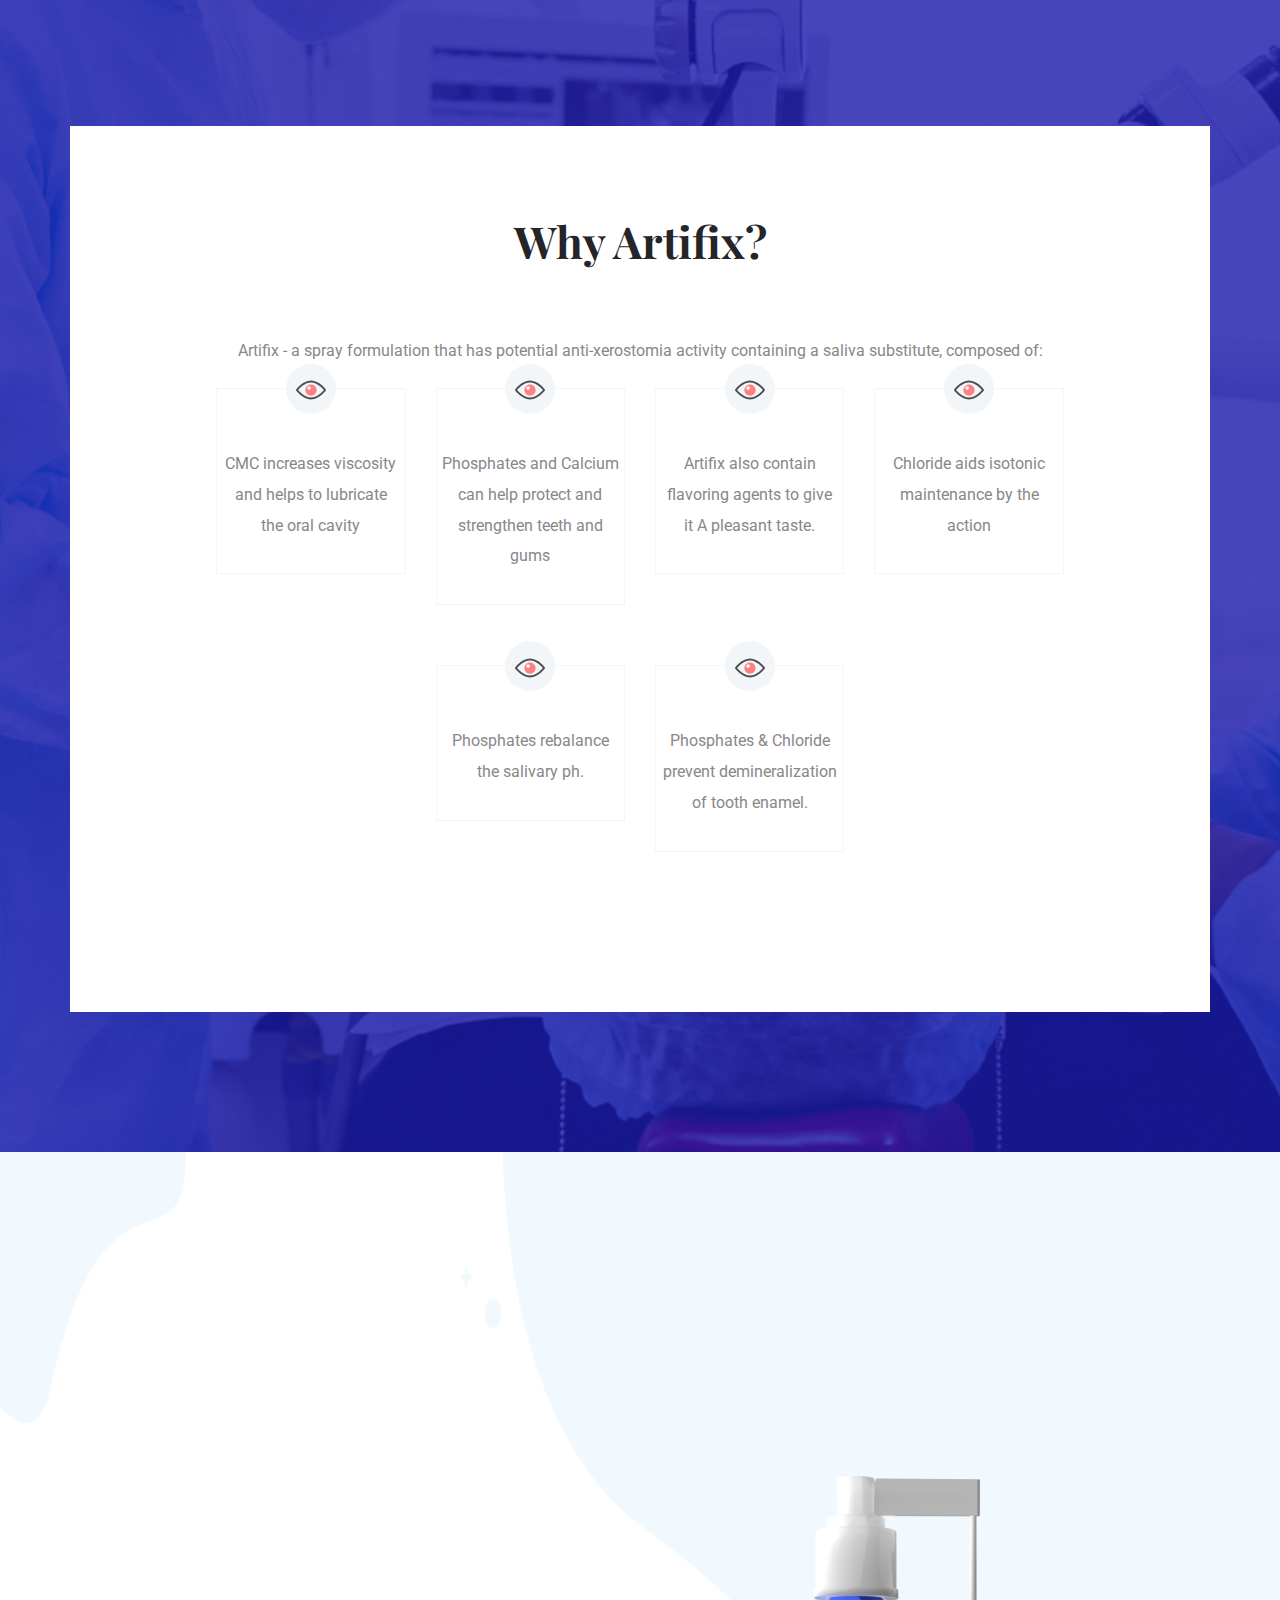
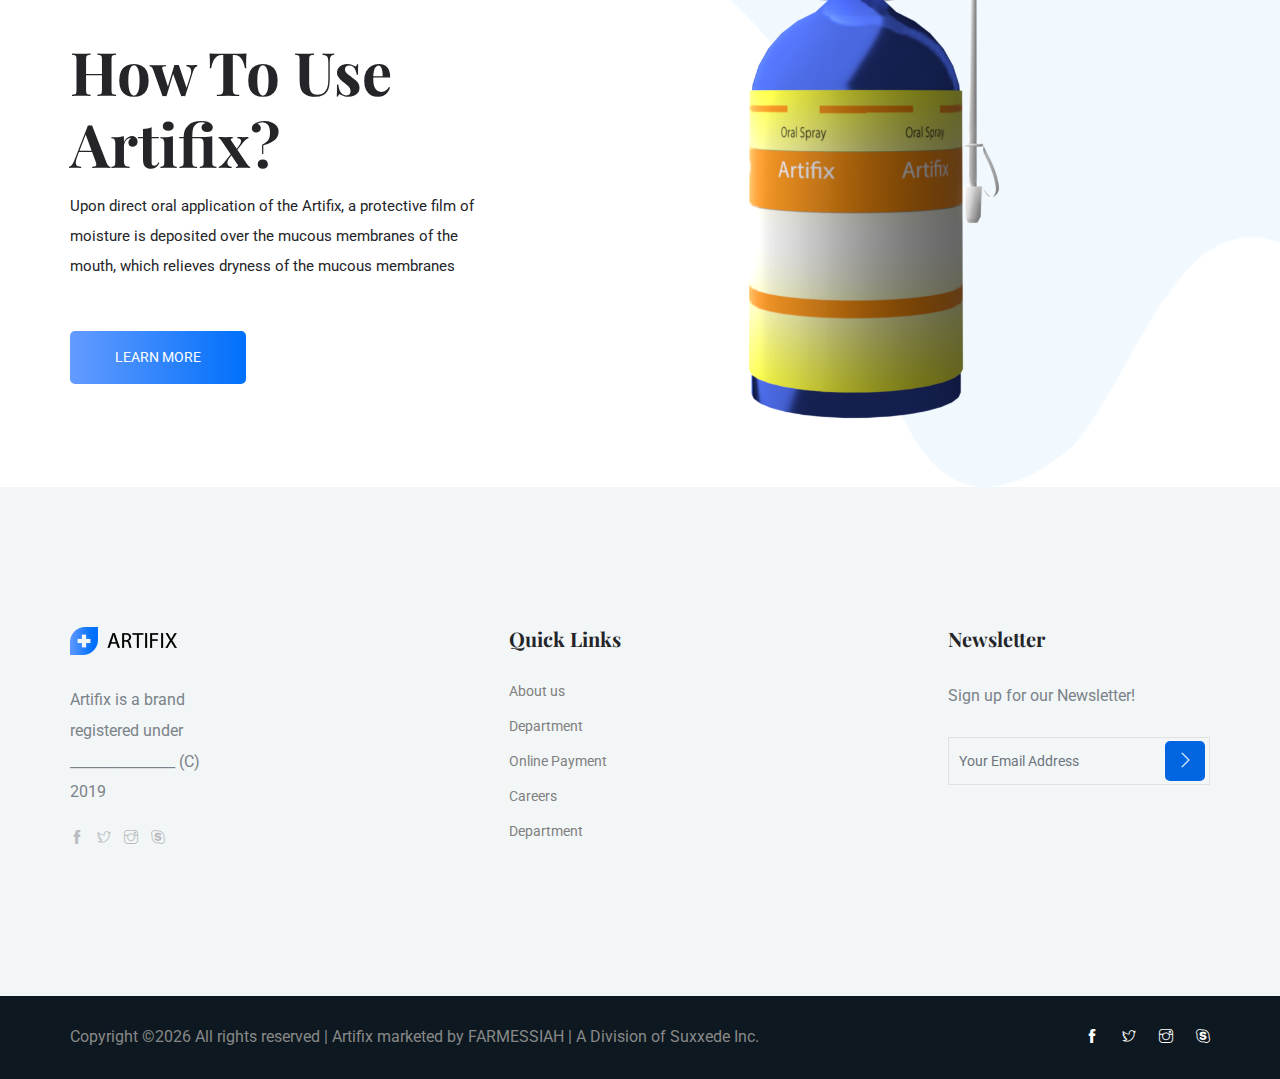
==== commit c3cf6dba: "updated about and main, added js functionality" ====
--- a/about.html
+++ b/about.html
@@ -173,21 +173,28 @@
     <!-- our depertment part end-->
 
     <!--how to use start-->
-    <section>
-        <div class="container">
-            <div class="row justify-content-center text-center">
-                <div class="col-xl-12">
-                    <div class="depertment_content">
-                        <div class="row justify-content-center">
-                            <div class="col-sm-9">
-                                <h2>How to use Artifix.</h2>
+    <section class="banner_part">
+            <div class="container">
+                <div class="row align-items-center">
+                    <div class="col-lg-5 col-xl-5">
+                        <div class="banner_text">
+                            <div class="banner_text_iner">
+                                <h1>How to use Artifix?</h1>
+                                <p>Upon direct oral application of the Artifix, 
+                                    a protective film of moisture is deposited over the mucous
+                                     membranes of the mouth, which relieves dryness of the mucous membranes</p>
+                                <a href="#" class="btn_2">Learn More</a>
                             </div>
                         </div>
                     </div>
-                </div>
-            </div>
-        </div>
-    </section>
+                    <div class="col-lg-7">
+                        <div class="banner_img">
+                            <img src="img/artifix.png" alt="">
+                        </div>
+                    </div>
+                </div>
+            </div>
+        </section>
     <!--how to use end-->
 
     <!-- footer part start-->
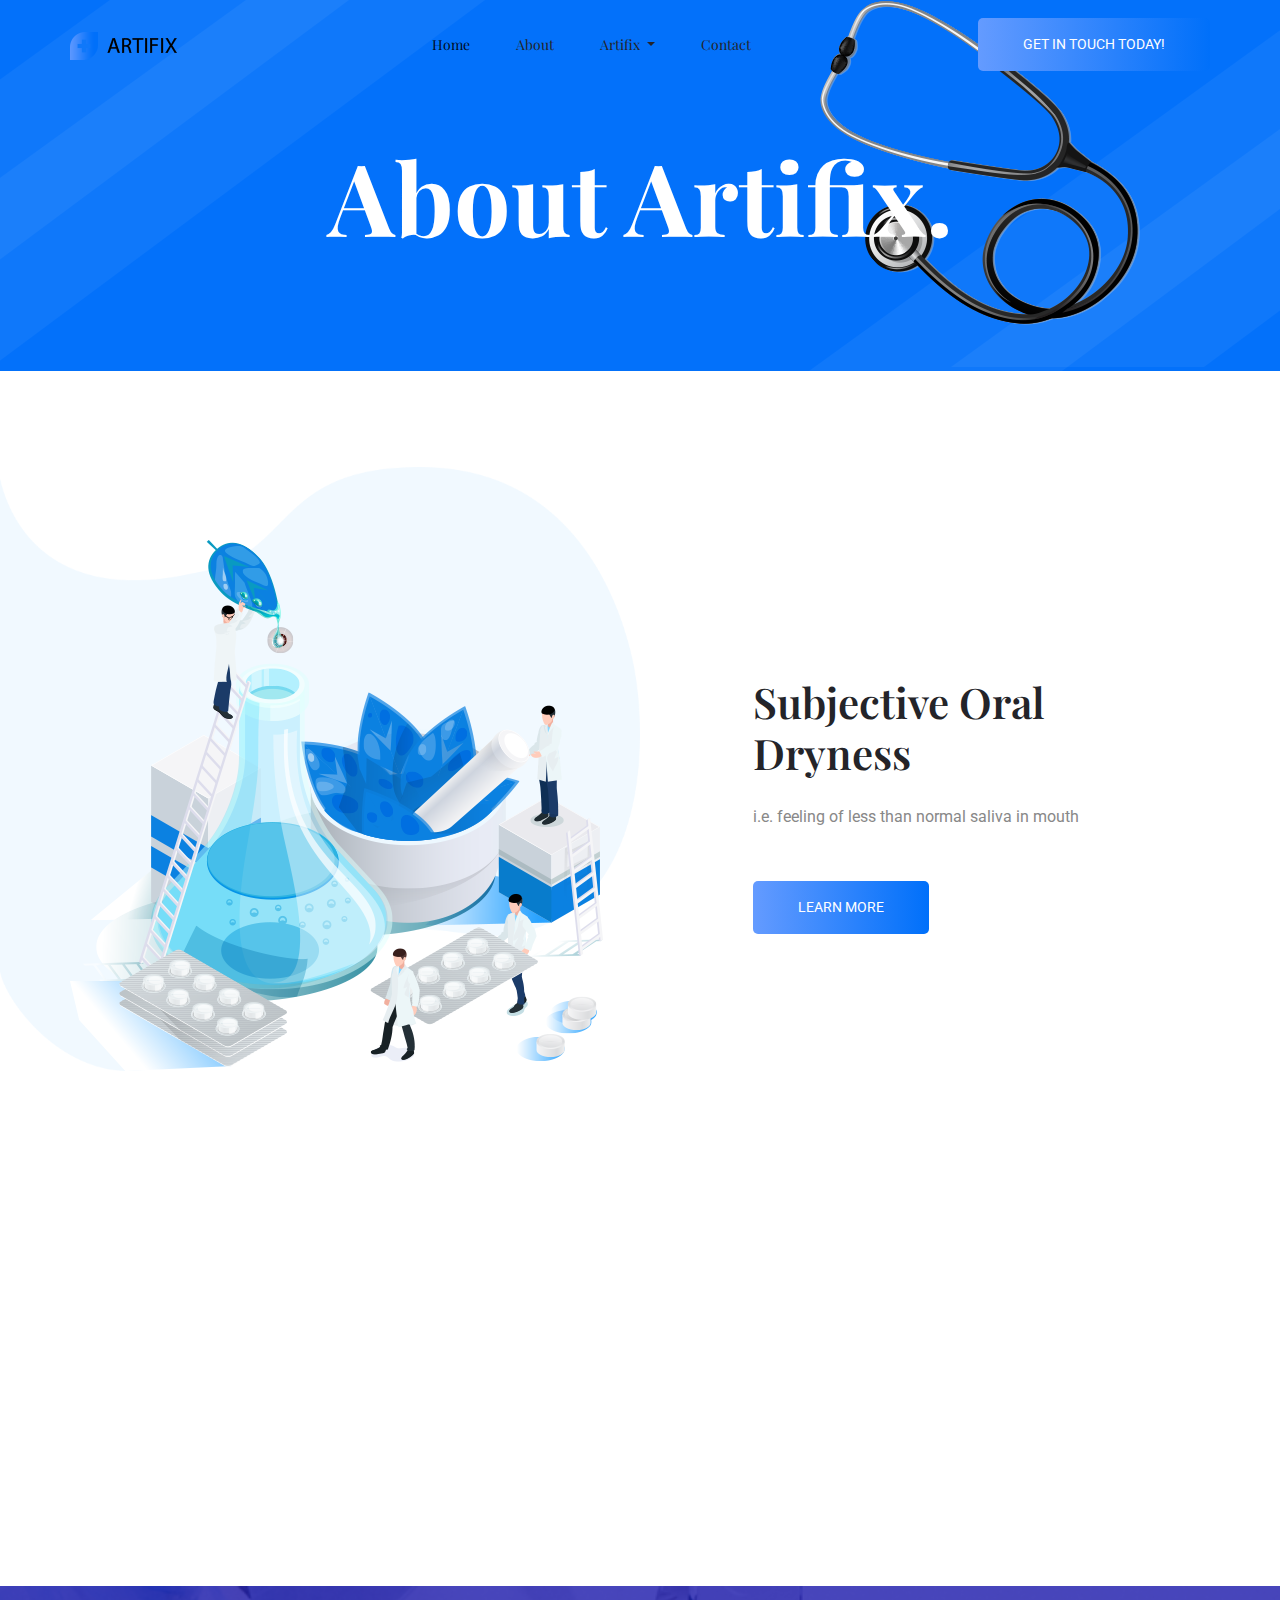
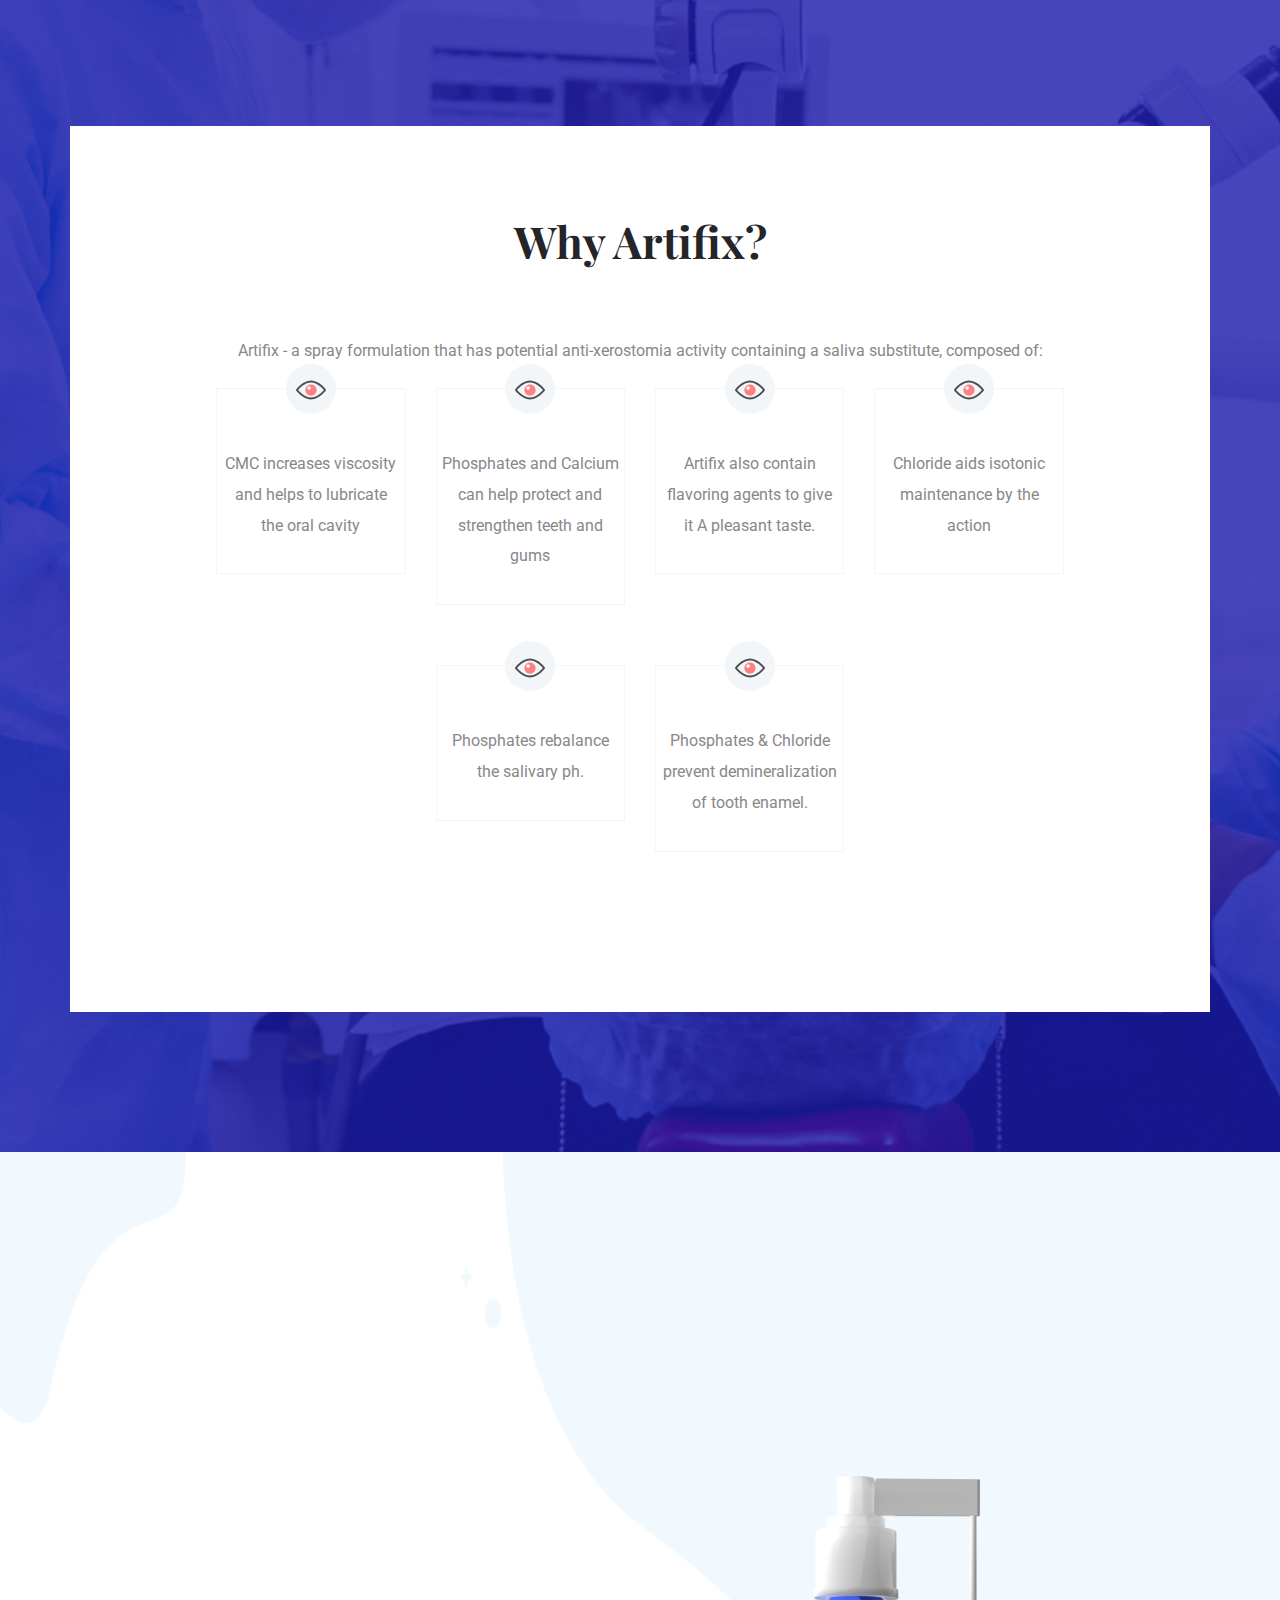
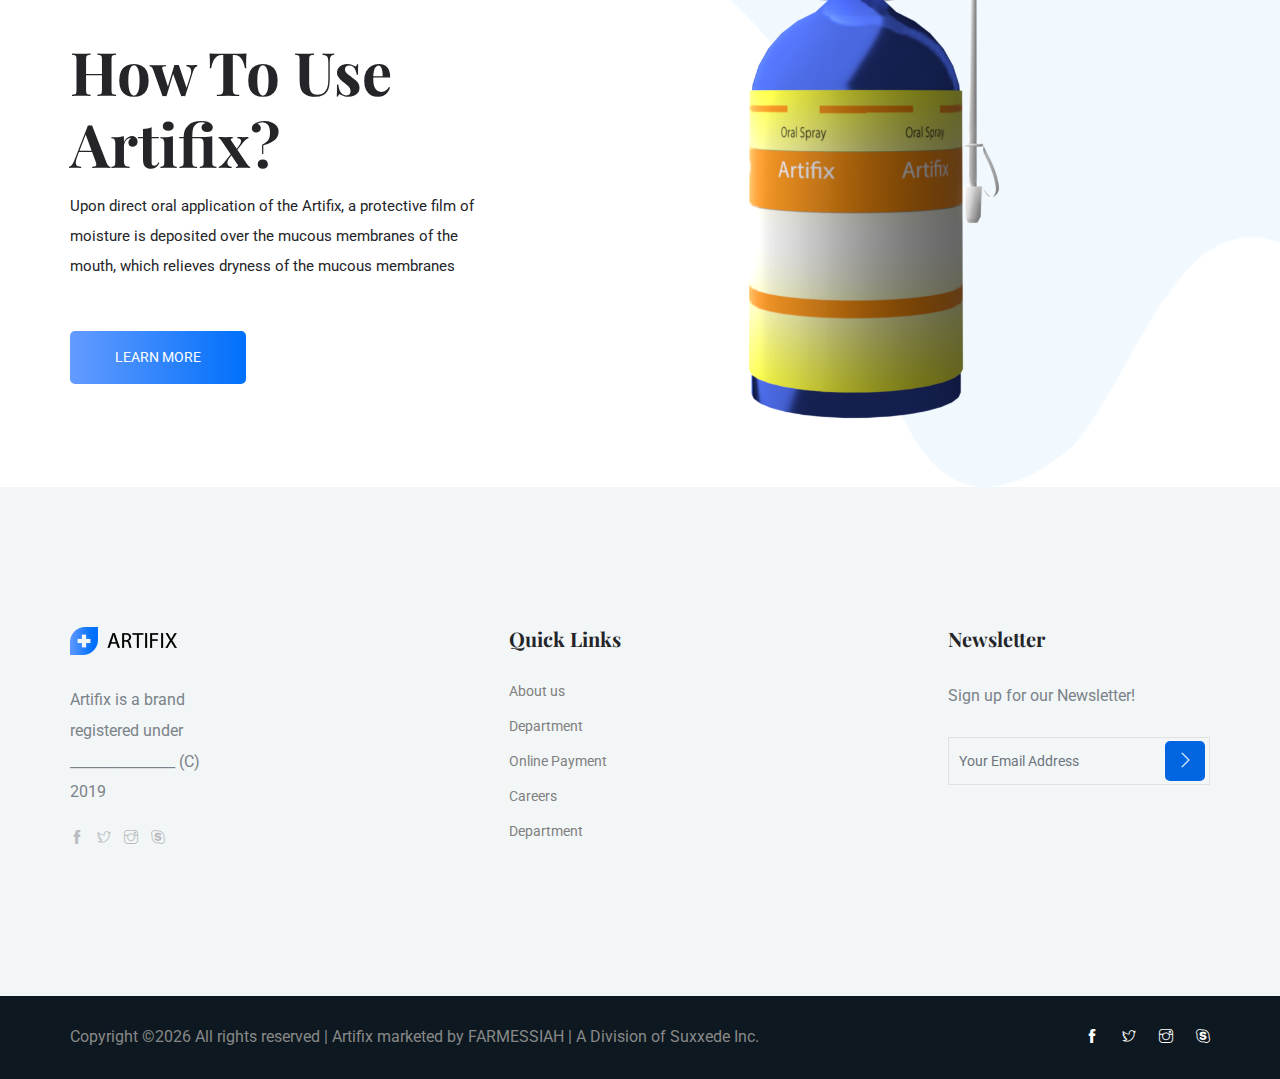
==== commit 64139131: "x" ====
--- a/about.html
+++ b/about.html
@@ -5,7 +5,7 @@
     <!-- Required meta tags -->
     <meta charset="utf-8">
     <meta name="viewport" content="width=device-width, initial-scale=1, shrink-to-fit=no">
-    <title>medical</title>
+    <title>Artifix</title>
     <link rel="icon" href="img/favicon.png">
     <!-- Bootstrap CSS -->
     <link rel="stylesheet" href="css/bootstrap.min.css">
@@ -28,46 +28,49 @@
 </head>
 
 <body>
-    <!--::header part start::-->
-    <header class="main_menu home_menu">
-            <div class="container">
-                <div class="row align-items-center">
-                    <div class="col-lg-12">
-                        <nav class="navbar navbar-expand-lg navbar-light">
-                            <a class="navbar-brand" href="index.html"> <img src="img/logo.png" alt="logo"> </a>
-                            <button class="navbar-toggler" type="button" data-toggle="collapse"
-                                data-target="#navbarSupportedContent" aria-controls="navbarSupportedContent"
-                                aria-expanded="false" aria-label="Toggle navigation">
-                                <span class="navbar-toggler-icon"></span>
-                            </button>
-    
-                            <div class="collapse navbar-collapse main-menu-item justify-content-center"
-                                id="navbarSupportedContent">
-                                <ul class="navbar-nav align-items-center">
-                                    <li class="nav-item active">
-                                        <a class="nav-link" href="index.html">Home</a>
+     <!--::header part start::-->
+     <header class="main_menu home_menu">
+        <div class="container">
+            <div class="row align-items-center">
+                <div class="col-lg-12">
+                    <nav class="navbar navbar-expand-lg navbar-light">
+                        <a class="navbar-brand" href="index.html"> <img src="img/logo.png" alt="logo"> </a>
+                        <button class="navbar-toggler" type="button" data-toggle="collapse"
+                            data-target="#navbarSupportedContent" aria-controls="navbarSupportedContent"
+                            aria-expanded="false" aria-label="Toggle navigation">
+                            <span class="navbar-toggler-icon"></span>
+                        </button>
+
+                        <div class="collapse navbar-collapse main-menu-item justify-content-center"
+                            id="navbarSupportedContent">
+                            <ul class="navbar-nav align-items-center">
+                                <li class="nav-item active">
+                                    <a class="nav-link" href="index.html">Home</a>
+                                </li>
+                                <li class="nav-item">
+                                        <a class="nav-link" href="about.html">About</a>
                                     </li>
-                                    <li class="nav-item dropdown">
-                                        <a class="nav-link dropdown-toggle" href="blog.html" id="navbarDropdown"
-                                            role="button" data-toggle="dropdown" aria-haspopup="true" aria-expanded="false">
-                                            Artifix
-                                        </a>
-                                        <div class="dropdown-menu" aria-labelledby="navbarDropdown">
-                                            <a class="dropdown-item" href="services.html">What can Artifix do for you?</a>
-                                            <a class="dropdown-item" href="#">Living with Xerostomia</a>
-                                        </div>
-                                    </li>
-                                    <li class="nav-item">
-                                        <a class="nav-link" href="contact.html">Contact</a>
-                                    </li>
-                                </ul>
-                            </div>
-                            <a class="btn_2 d-none d-lg-block" href="#">Get in Touch Today!</a>
-                        </nav>
-                    </div>
-                </div>
-            </div>
-        </header>
+                                <li class="nav-item dropdown">
+                                    <a class="nav-link dropdown-toggle" href="blog.html" id="navbarDropdown"
+                                        role="button" data-toggle="dropdown" aria-haspopup="true" aria-expanded="false">
+                                        Artifix
+                                    </a>
+                                    <div class="dropdown-menu" aria-labelledby="navbarDropdown">
+                                        <a class="dropdown-item" href="#">What can Artifix do for you?</a>
+                                        <a class="dropdown-item" href="#">Living with Xerostomia</a>
+                                    </div>
+                                </li>
+                                <li class="nav-item">
+                                    <a class="nav-link" href="contact.html">Contact</a>
+                                </li>
+                            </ul>
+                        </div>
+                        <a class="btn_2 d-none d-lg-block" href="#">Get in Touch Today!</a>
+                    </nav>
+                </div>
+            </div>
+        </div>
+    </header>
     <!-- Header part end-->
 
     <!-- breadcrumb start-->
